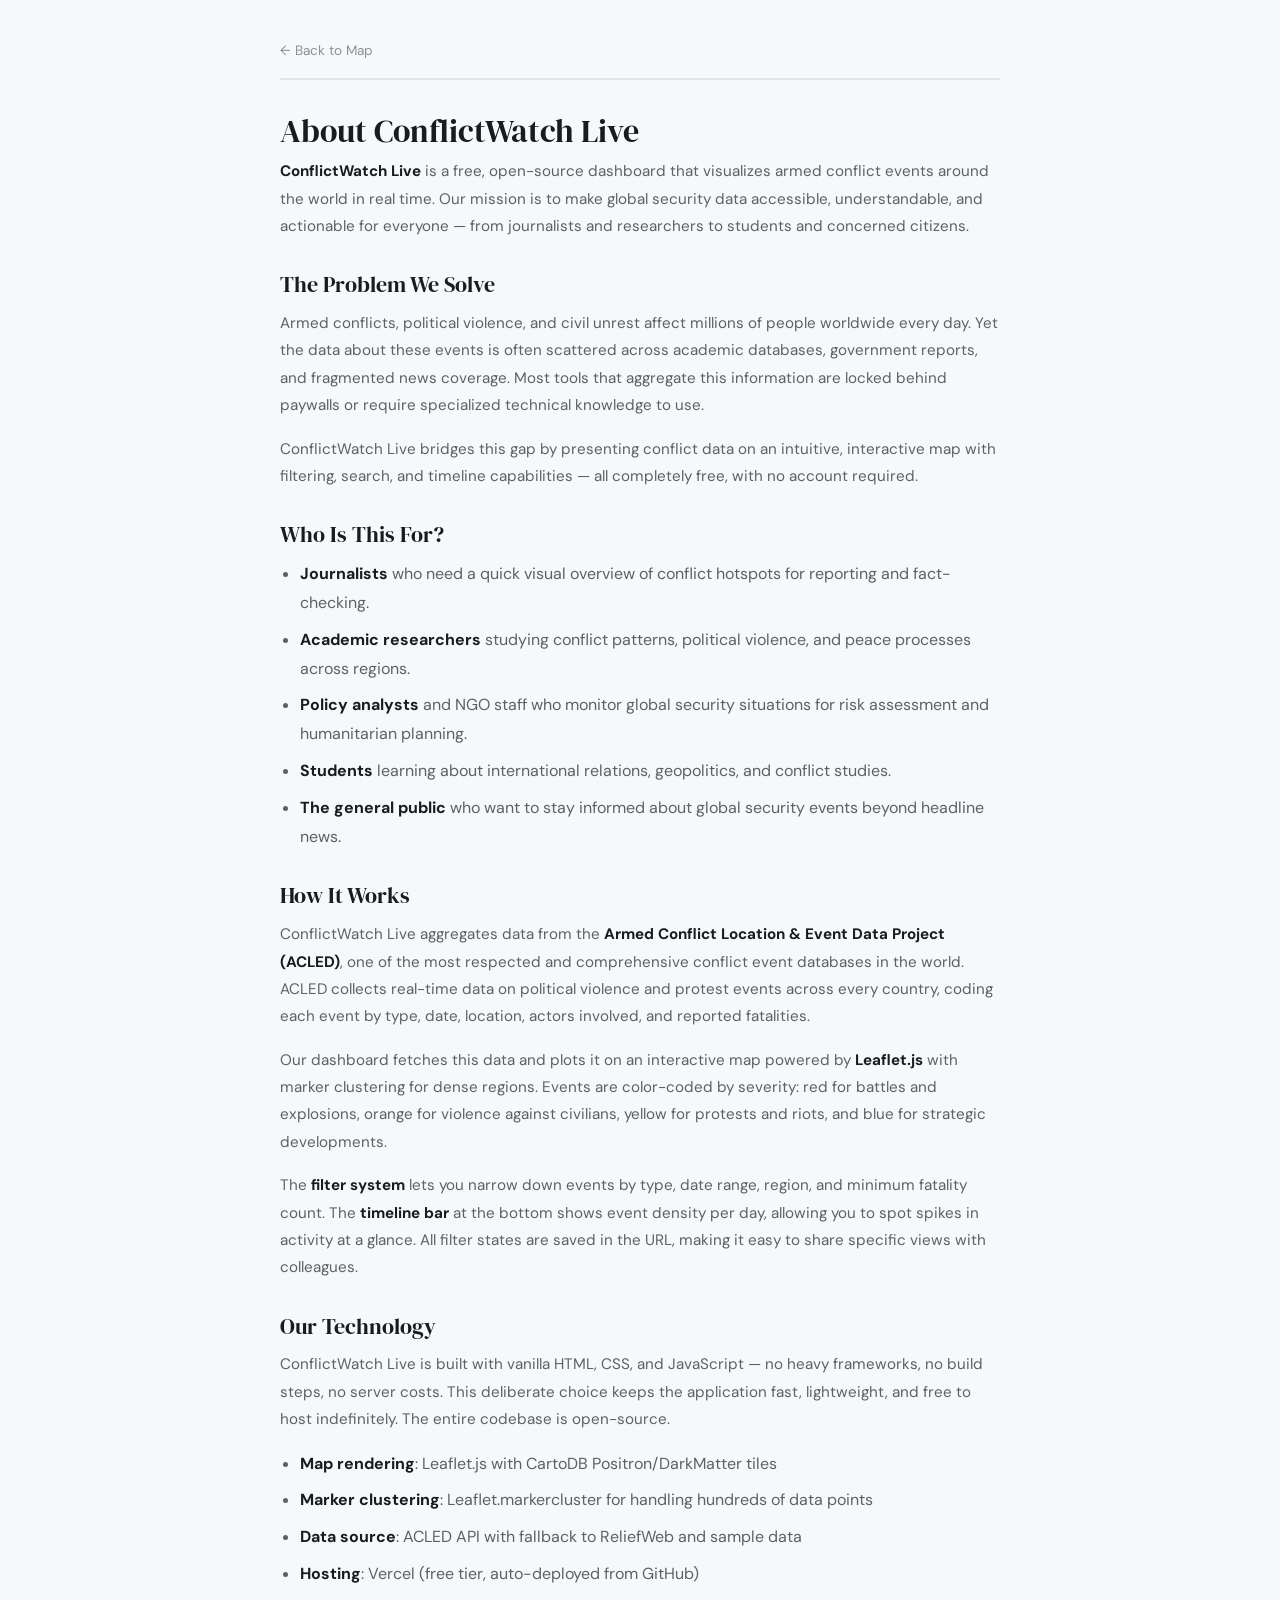
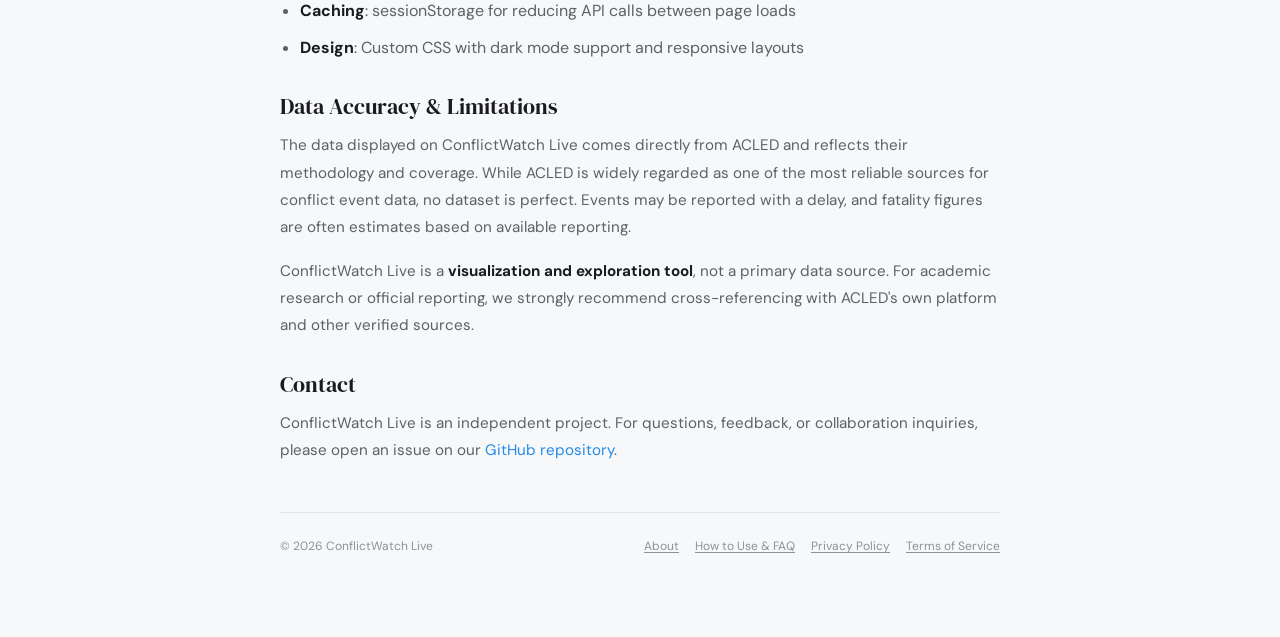
==== pages/about.html @ 872521ec "feat: AdSense-ready pages — About, FAQ, Privacy, Terms + SEO - About Us page with mission, technolog" ====
<!DOCTYPE html>
<html lang="en">
<head>
  <meta charset="UTF-8">
  <meta name="viewport" content="width=device-width, initial-scale=1.0">
  <title>About Us — ConflictWatch Live | Global Conflict Tracker</title>
  <meta name="description" content="Learn about ConflictWatch Live, a free real-time dashboard that tracks armed conflicts, protests, and violence worldwide using ACLED data on an interactive map.">
  <meta name="keywords" content="about conflictwatch, conflict tracker, war map, ACLED data, global security, armed conflict monitor, peace research tool">
  <link rel="canonical" href="https://conflictwatch-live.vercel.app/pages/about.html">
  <meta property="og:title" content="About ConflictWatch Live — Real-Time Conflict Tracker">
  <meta property="og:description" content="ConflictWatch Live is a free dashboard tracking armed conflicts and protests worldwide on an interactive map and timeline.">
  <meta property="og:type" content="website">
  <meta property="og:url" content="https://conflictwatch-live.vercel.app/pages/about.html">
  <meta property="og:image" content="https://conflictwatch-live.vercel.app/assets/images/og-preview.svg">
  <link rel="preconnect" href="https://fonts.googleapis.com">
  <link rel="preconnect" href="https://fonts.gstatic.com" crossorigin>
  <link href="https://fonts.googleapis.com/css2?family=DM+Sans:wght@400;500;600;700&family=DM+Serif+Display&display=swap" rel="stylesheet">
  <link rel="stylesheet" href="../css/variables.css">
  <link rel="stylesheet" href="../css/base.css">
  <link rel="icon" href="data:image/svg+xml,<svg xmlns='http://www.w3.org/2000/svg' viewBox='0 0 100 100'><text y='.9em' font-size='90'>🌍</text></svg>">
  <style>
    .page { max-width: 760px; margin: 0 auto; padding: 40px 20px 80px; }
    .page-header { display: flex; align-items: center; gap: 10px; margin-bottom: 32px; padding-bottom: 16px; border-bottom: 2px solid var(--border); }
    .page-header a { color: var(--text-muted); font-size: 0.85rem; text-decoration: none; }
    .page-header a:hover { color: var(--accent); }
    .page h1 { font-size: 2rem; margin-bottom: 8px; }
    .page h2 { font-size: 1.35rem; margin: 32px 0 12px; color: var(--text-primary); }
    .page p { margin-bottom: 16px; color: var(--text-secondary); line-height: 1.8; font-size: 0.95rem; }
    .page ul { margin: 0 0 16px 20px; color: var(--text-secondary); line-height: 1.8; }
    .page li { margin-bottom: 8px; }
    .page strong { color: var(--text-primary); }
    .page-footer { margin-top: 48px; padding-top: 24px; border-top: 1px solid var(--border); font-size: 0.75rem; color: var(--text-muted); display: flex; flex-wrap: wrap; gap: 16px; justify-content: space-between; }
    .page-footer a { color: var(--text-muted); text-decoration: underline; text-underline-offset: 2px; }
    .page-footer a:hover { color: var(--accent); }
    .page-footer__links { display: flex; gap: 16px; flex-wrap: wrap; }
  </style>
</head>
<body>
  <div class="page">
    <div class="page-header">
      <a href="/">← Back to Map</a>
    </div>

    <h1>About ConflictWatch Live</h1>
    <p><strong>ConflictWatch Live</strong> is a free, open-source dashboard that visualizes armed conflict events around the world in real time. Our mission is to make global security data accessible, understandable, and actionable for everyone — from journalists and researchers to students and concerned citizens.</p>

    <h2>The Problem We Solve</h2>
    <p>Armed conflicts, political violence, and civil unrest affect millions of people worldwide every day. Yet the data about these events is often scattered across academic databases, government reports, and fragmented news coverage. Most tools that aggregate this information are locked behind paywalls or require specialized technical knowledge to use.</p>
    <p>ConflictWatch Live bridges this gap by presenting conflict data on an intuitive, interactive map with filtering, search, and timeline capabilities — all completely free, with no account required.</p>

    <h2>Who Is This For?</h2>
    <ul>
      <li><strong>Journalists</strong> who need a quick visual overview of conflict hotspots for reporting and fact-checking.</li>
      <li><strong>Academic researchers</strong> studying conflict patterns, political violence, and peace processes across regions.</li>
      <li><strong>Policy analysts</strong> and NGO staff who monitor global security situations for risk assessment and humanitarian planning.</li>
      <li><strong>Students</strong> learning about international relations, geopolitics, and conflict studies.</li>
      <li><strong>The general public</strong> who want to stay informed about global security events beyond headline news.</li>
    </ul>

    <h2>How It Works</h2>
    <p>ConflictWatch Live aggregates data from the <strong>Armed Conflict Location & Event Data Project (ACLED)</strong>, one of the most respected and comprehensive conflict event databases in the world. ACLED collects real-time data on political violence and protest events across every country, coding each event by type, date, location, actors involved, and reported fatalities.</p>
    <p>Our dashboard fetches this data and plots it on an interactive map powered by <strong>Leaflet.js</strong> with marker clustering for dense regions. Events are color-coded by severity: red for battles and explosions, orange for violence against civilians, yellow for protests and riots, and blue for strategic developments.</p>
    <p>The <strong>filter system</strong> lets you narrow down events by type, date range, region, and minimum fatality count. The <strong>timeline bar</strong> at the bottom shows event density per day, allowing you to spot spikes in activity at a glance. All filter states are saved in the URL, making it easy to share specific views with colleagues.</p>

    <h2>Our Technology</h2>
    <p>ConflictWatch Live is built with vanilla HTML, CSS, and JavaScript — no heavy frameworks, no build steps, no server costs. This deliberate choice keeps the application fast, lightweight, and free to host indefinitely. The entire codebase is open-source.</p>
    <ul>
      <li><strong>Map rendering</strong>: Leaflet.js with CartoDB Positron/DarkMatter tiles</li>
      <li><strong>Marker clustering</strong>: Leaflet.markercluster for handling hundreds of data points</li>
      <li><strong>Data source</strong>: ACLED API with fallback to ReliefWeb and sample data</li>
      <li><strong>Hosting</strong>: Vercel (free tier, auto-deployed from GitHub)</li>
      <li><strong>Caching</strong>: sessionStorage for reducing API calls between page loads</li>
      <li><strong>Design</strong>: Custom CSS with dark mode support and responsive layouts</li>
    </ul>

    <h2>Data Accuracy & Limitations</h2>
    <p>The data displayed on ConflictWatch Live comes directly from ACLED and reflects their methodology and coverage. While ACLED is widely regarded as one of the most reliable sources for conflict event data, no dataset is perfect. Events may be reported with a delay, and fatality figures are often estimates based on available reporting.</p>
    <p>ConflictWatch Live is a <strong>visualization and exploration tool</strong>, not a primary data source. For academic research or official reporting, we strongly recommend cross-referencing with ACLED's own platform and other verified sources.</p>

    <h2>Contact</h2>
    <p>ConflictWatch Live is an independent project. For questions, feedback, or collaboration inquiries, please open an issue on our <a href="https://github.com/taeshin11/conflictwatch-live" target="_blank" rel="noopener noreferrer">GitHub repository</a>.</p>

    <footer class="page-footer">
      <span>&copy; <script>document.write(new Date().getFullYear())</script> ConflictWatch Live</span>
      <div class="page-footer__links">
        <a href="/pages/about.html">About</a>
        <a href="/pages/how-to-use.html">How to Use & FAQ</a>
        <a href="/pages/privacy.html">Privacy Policy</a>
        <a href="/pages/terms.html">Terms of Service</a>
      </div>
    </footer>
  </div>
</body>
</html>
---- css/variables.css ----
/* === ConflictWatch Design Tokens === */
:root {
  /* Backgrounds */
  --bg-primary: #F7F8FA;
  --bg-secondary: #ECEEF2;
  --bg-card: #FFFFFF;
  --bg-dark: #1A1B1E;
  --bg-dark-card: #26272B;

  /* Text */
  --text-primary: #1A1B1E;
  --text-secondary: #5E6068;
  --text-muted: #8E909A;

  /* Severity */
  --severity-critical: #DC3545;
  --severity-high: #E8590C;
  --severity-medium: #F59F00;
  --severity-low: #228BE6;
  --severity-info: #868E96;

  /* UI Accents */
  --accent: #228BE6;
  --accent-hover: #1971C2;
  --accent-light: rgba(34,139,230,0.08);
  --accent-glow: rgba(34,139,230,0.15);

  /* Borders */
  --border: #E1E3E8;
  --border-light: #F0F1F3;

  /* Shadows */
  --shadow-xs: 0 1px 2px rgba(0,0,0,0.04);
  --shadow-sm: 0 1px 3px rgba(0,0,0,0.06), 0 1px 2px rgba(0,0,0,0.04);
  --shadow-md: 0 4px 12px rgba(0,0,0,0.08);
  --shadow-lg: 0 12px 32px rgba(0,0,0,0.12);
  --shadow-xl: 0 20px 48px rgba(0,0,0,0.16);

  /* Radii */
  --radius-xs: 4px;
  --radius: 8px;
  --radius-md: 10px;
  --radius-lg: 14px;
  --radius-xl: 20px;

  /* Transitions */
  --transition: 0.2s ease;
  --transition-slow: 0.35s cubic-bezier(0.4, 0, 0.2, 1);

  /* Layout */
  --sidebar-width: 380px;
  --header-height: 56px;
  --timeline-height: 88px;
}

/* Dark mode */
[data-theme="dark"] {
  --bg-primary: #1A1B1E;
  --bg-secondary: #141517;
  --bg-card: #26272B;
  --text-primary: #E4E5E8;
  --text-secondary: #A0A2AA;
  --text-muted: #6B6D76;
  --border: #36373D;
  --border-light: #2E2F34;
  --accent-light: rgba(34,139,230,0.12);
  --accent-glow: rgba(34,139,230,0.2);
  --shadow-xs: 0 1px 2px rgba(0,0,0,0.2);
  --shadow-sm: 0 1px 3px rgba(0,0,0,0.3);
  --shadow-md: 0 4px 12px rgba(0,0,0,0.4);
  --shadow-lg: 0 12px 32px rgba(0,0,0,0.5);
  --shadow-xl: 0 20px 48px rgba(0,0,0,0.6);
}
---- css/base.css ----
/* === Reset & Base Styles === */
*, *::before, *::after {
  box-sizing: border-box;
  margin: 0;
  padding: 0;
}

html {
  font-size: 16px;
  scroll-behavior: smooth;
}

body {
  font-family: 'DM Sans', sans-serif;
  background-color: var(--bg-primary);
  color: var(--text-primary);
  line-height: 1.6;
  min-height: 100vh;
  overflow-x: hidden;
  -webkit-font-smoothing: antialiased;
  -moz-osx-font-smoothing: grayscale;
}

h1, h2, h3, h4, h5, h6 {
  font-family: 'DM Serif Display', serif;
  font-weight: 400;
  line-height: 1.2;
}

a {
  color: var(--accent);
  text-decoration: none;
  transition: color var(--transition);
}

a:hover { color: var(--accent-hover); }

button {
  font-family: inherit;
  cursor: pointer;
  border: none;
  background: none;
  font-size: inherit;
}

input, select, textarea {
  font-family: inherit;
  font-size: inherit;
}

img { max-width: 100%; height: auto; display: block; }

/* Skip to content */
.skip-link {
  position: absolute;
  top: -100%;
  left: 0;
  background: var(--accent);
  color: #fff;
  padding: 8px 16px;
  z-index: 10000;
  font-size: 14px;
  border-radius: 0 0 var(--radius) 0;
}
.skip-link:focus { top: 0; }

/* Scrollbar */
::-webkit-scrollbar { width: 5px; }
::-webkit-scrollbar-track { background: transparent; }
::-webkit-scrollbar-thumb { background: var(--border); border-radius: 3px; }
::-webkit-scrollbar-thumb:hover { background: var(--text-muted); }

/* Utility */
.sr-only {
  position: absolute; width: 1px; height: 1px; padding: 0; margin: -1px;
  overflow: hidden; clip: rect(0,0,0,0); white-space: nowrap; border: 0;
}

.monospace { font-family: 'JetBrains Mono', monospace; }

/* Reduced motion */
@media (prefers-reduced-motion: reduce) {
  *, *::before, *::after {
    animation-duration: 0.01ms !important;
    animation-iteration-count: 1 !important;
    transition-duration: 0.01ms !important;
    scroll-behavior: auto !important;
  }
}
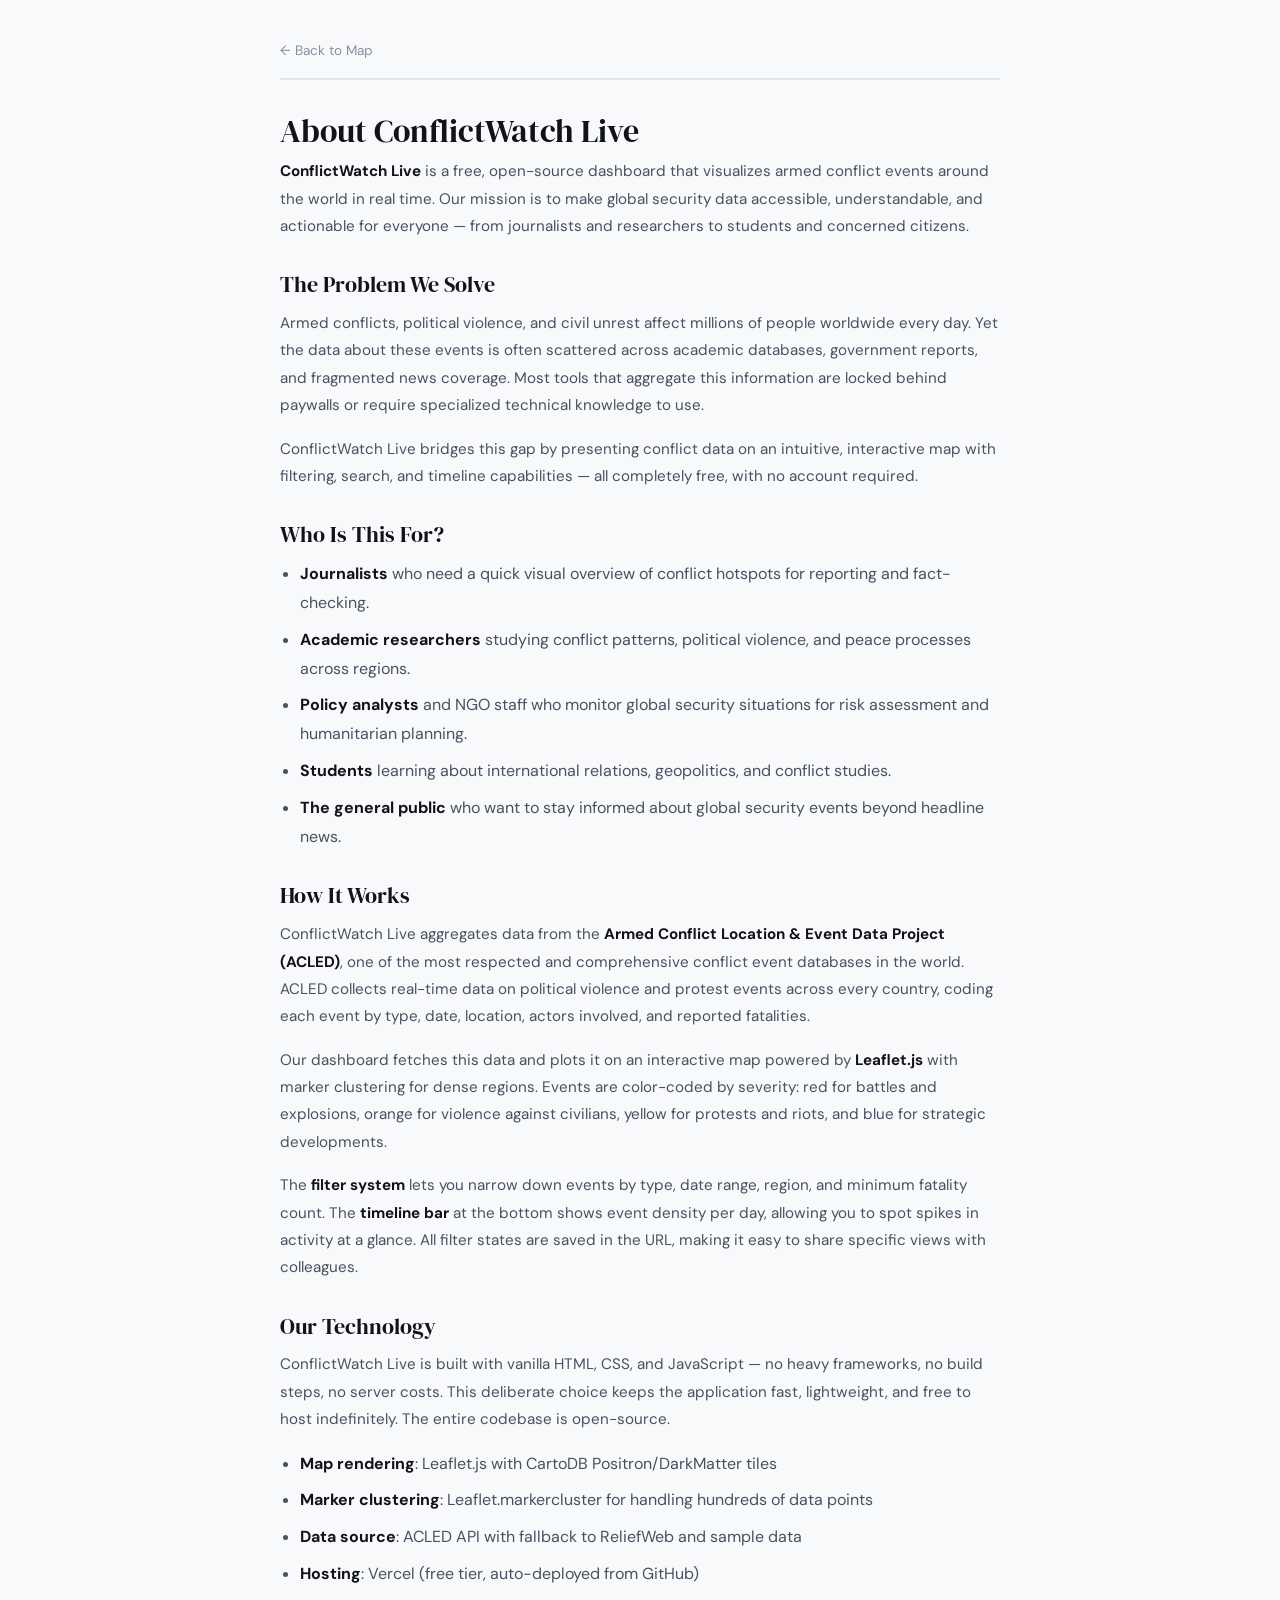
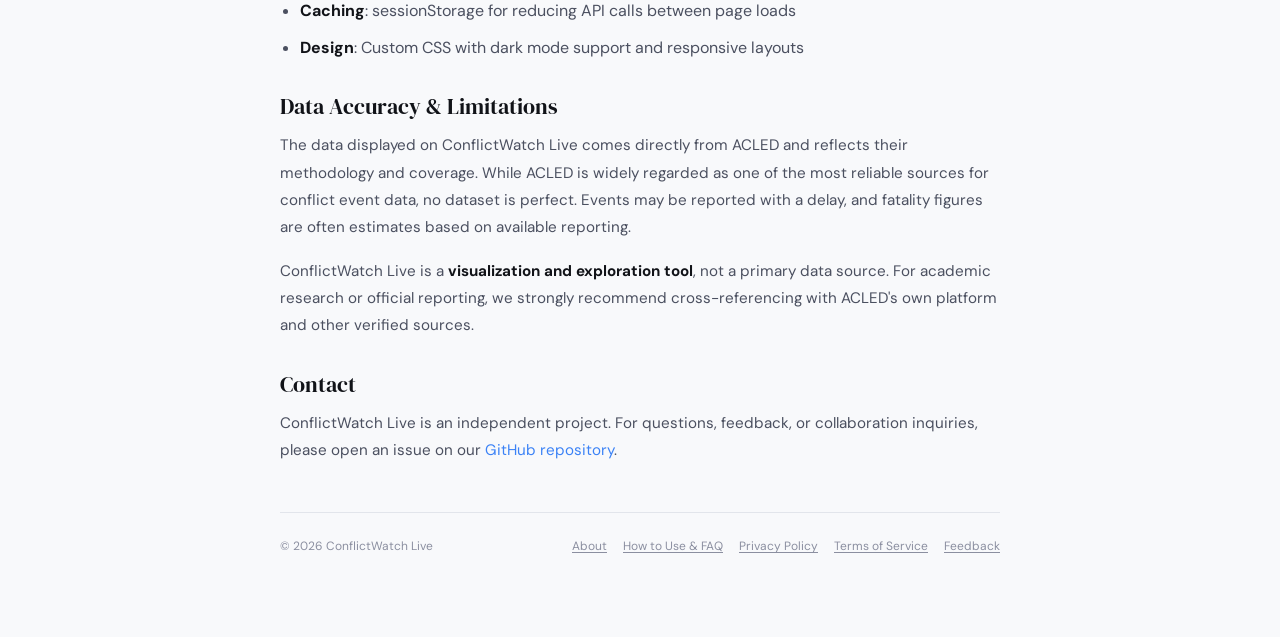
==== commit b629b60c: "feat: PWA manifest, PNG OG image, preload hints, feedback on all pages - Convert OG preview from SVG" ====
--- a/pages/about.html
+++ b/pages/about.html
@@ -17,6 +17,9 @@
   <link href="https://fonts.googleapis.com/css2?family=DM+Sans:wght@400;500;600;700&family=DM+Serif+Display&display=swap" rel="stylesheet">
   <link rel="stylesheet" href="../css/variables.css">
   <link rel="stylesheet" href="../css/base.css">
+  <!-- Google AdSense -->
+  <script async src="https://pagead2.googlesyndication.com/pagead/js/adsbygoogle.js?client=ca-pub-7098271335538021" crossorigin="anonymous"></script>
+
   <link rel="icon" href="data:image/svg+xml,<svg xmlns='http://www.w3.org/2000/svg' viewBox='0 0 100 100'><text y='.9em' font-size='90'>🌍</text></svg>">
   <style>
     .page { max-width: 760px; margin: 0 auto; padding: 40px 20px 80px; }
@@ -87,6 +90,7 @@
         <a href="/pages/how-to-use.html">How to Use & FAQ</a>
         <a href="/pages/privacy.html">Privacy Policy</a>
         <a href="/pages/terms.html">Terms of Service</a>
+        <a href="mailto:taeshinkim11@gmail.com?subject=ConflictWatch%20Feedback">Feedback</a>
       </div>
     </footer>
   </div>
--- a/css/variables.css
+++ b/css/variables.css
@@ -1,40 +1,46 @@
 /* === ConflictWatch Design Tokens === */
 :root {
   /* Backgrounds */
-  --bg-primary: #F7F8FA;
-  --bg-secondary: #ECEEF2;
+  --bg-primary: #F8F9FB;
+  --bg-secondary: #EFF1F5;
   --bg-card: #FFFFFF;
-  --bg-dark: #1A1B1E;
-  --bg-dark-card: #26272B;
+  --bg-elevated: rgba(255,255,255,0.82);
+  --bg-glass: rgba(255,255,255,0.72);
 
   /* Text */
-  --text-primary: #1A1B1E;
-  --text-secondary: #5E6068;
-  --text-muted: #8E909A;
+  --text-primary: #111318;
+  --text-secondary: #4B5060;
+  --text-muted: #8B8FA0;
 
-  /* Severity */
-  --severity-critical: #DC3545;
-  --severity-high: #E8590C;
-  --severity-medium: #F59F00;
-  --severity-low: #228BE6;
-  --severity-info: #868E96;
+  /* Severity — refined palette */
+  --severity-critical: #EF4444;
+  --severity-critical-bg: rgba(239,68,68,0.08);
+  --severity-high: #F97316;
+  --severity-high-bg: rgba(249,115,22,0.08);
+  --severity-medium: #EAB308;
+  --severity-medium-bg: rgba(234,179,8,0.08);
+  --severity-low: #3B82F6;
+  --severity-low-bg: rgba(59,130,246,0.08);
+  --severity-info: #94A3B8;
+  --severity-info-bg: rgba(148,163,184,0.08);
 
   /* UI Accents */
-  --accent: #228BE6;
-  --accent-hover: #1971C2;
-  --accent-light: rgba(34,139,230,0.08);
-  --accent-glow: rgba(34,139,230,0.15);
+  --accent: #3B82F6;
+  --accent-hover: #2563EB;
+  --accent-light: rgba(59,130,246,0.06);
+  --accent-glow: rgba(59,130,246,0.12);
+  --accent-solid-bg: rgba(59,130,246,0.1);
 
   /* Borders */
-  --border: #E1E3E8;
-  --border-light: #F0F1F3;
+  --border: #E2E5EB;
+  --border-light: #F0F1F4;
 
   /* Shadows */
-  --shadow-xs: 0 1px 2px rgba(0,0,0,0.04);
-  --shadow-sm: 0 1px 3px rgba(0,0,0,0.06), 0 1px 2px rgba(0,0,0,0.04);
-  --shadow-md: 0 4px 12px rgba(0,0,0,0.08);
-  --shadow-lg: 0 12px 32px rgba(0,0,0,0.12);
-  --shadow-xl: 0 20px 48px rgba(0,0,0,0.16);
+  --shadow-xs: 0 1px 2px rgba(0,0,0,0.03);
+  --shadow-sm: 0 1px 3px rgba(0,0,0,0.04), 0 1px 2px rgba(0,0,0,0.03);
+  --shadow-md: 0 4px 16px rgba(0,0,0,0.06);
+  --shadow-lg: 0 12px 40px rgba(0,0,0,0.08);
+  --shadow-xl: 0 24px 56px rgba(0,0,0,0.12);
 
   /* Radii */
   --radius-xs: 4px;
@@ -42,32 +48,41 @@
   --radius-md: 10px;
   --radius-lg: 14px;
   --radius-xl: 20px;
+  --radius-full: 9999px;
 
   /* Transitions */
-  --transition: 0.2s ease;
-  --transition-slow: 0.35s cubic-bezier(0.4, 0, 0.2, 1);
+  --transition: 0.15s ease;
+  --transition-slow: 0.3s cubic-bezier(0.4, 0, 0.2, 1);
 
   /* Layout */
   --sidebar-width: 380px;
-  --header-height: 56px;
-  --timeline-height: 88px;
+  --header-height: 52px;
+  --timeline-height: 80px;
 }
 
 /* Dark mode */
 [data-theme="dark"] {
-  --bg-primary: #1A1B1E;
-  --bg-secondary: #141517;
-  --bg-card: #26272B;
-  --text-primary: #E4E5E8;
-  --text-secondary: #A0A2AA;
-  --text-muted: #6B6D76;
-  --border: #36373D;
-  --border-light: #2E2F34;
-  --accent-light: rgba(34,139,230,0.12);
-  --accent-glow: rgba(34,139,230,0.2);
-  --shadow-xs: 0 1px 2px rgba(0,0,0,0.2);
-  --shadow-sm: 0 1px 3px rgba(0,0,0,0.3);
-  --shadow-md: 0 4px 12px rgba(0,0,0,0.4);
-  --shadow-lg: 0 12px 32px rgba(0,0,0,0.5);
-  --shadow-xl: 0 20px 48px rgba(0,0,0,0.6);
+  --bg-primary: #0F1013;
+  --bg-secondary: #18191D;
+  --bg-card: #1E1F24;
+  --bg-elevated: rgba(30,31,36,0.88);
+  --bg-glass: rgba(30,31,36,0.78);
+  --text-primary: #EAEBED;
+  --text-secondary: #9496A1;
+  --text-muted: #5C5E6A;
+  --border: #2A2B31;
+  --border-light: #232429;
+  --accent-light: rgba(59,130,246,0.1);
+  --accent-glow: rgba(59,130,246,0.18);
+  --accent-solid-bg: rgba(59,130,246,0.15);
+  --severity-critical-bg: rgba(239,68,68,0.12);
+  --severity-high-bg: rgba(249,115,22,0.12);
+  --severity-medium-bg: rgba(234,179,8,0.12);
+  --severity-low-bg: rgba(59,130,246,0.12);
+  --severity-info-bg: rgba(148,163,184,0.12);
+  --shadow-xs: 0 1px 2px rgba(0,0,0,0.15);
+  --shadow-sm: 0 1px 3px rgba(0,0,0,0.25);
+  --shadow-md: 0 4px 16px rgba(0,0,0,0.35);
+  --shadow-lg: 0 12px 40px rgba(0,0,0,0.45);
+  --shadow-xl: 0 24px 56px rgba(0,0,0,0.55);
 }
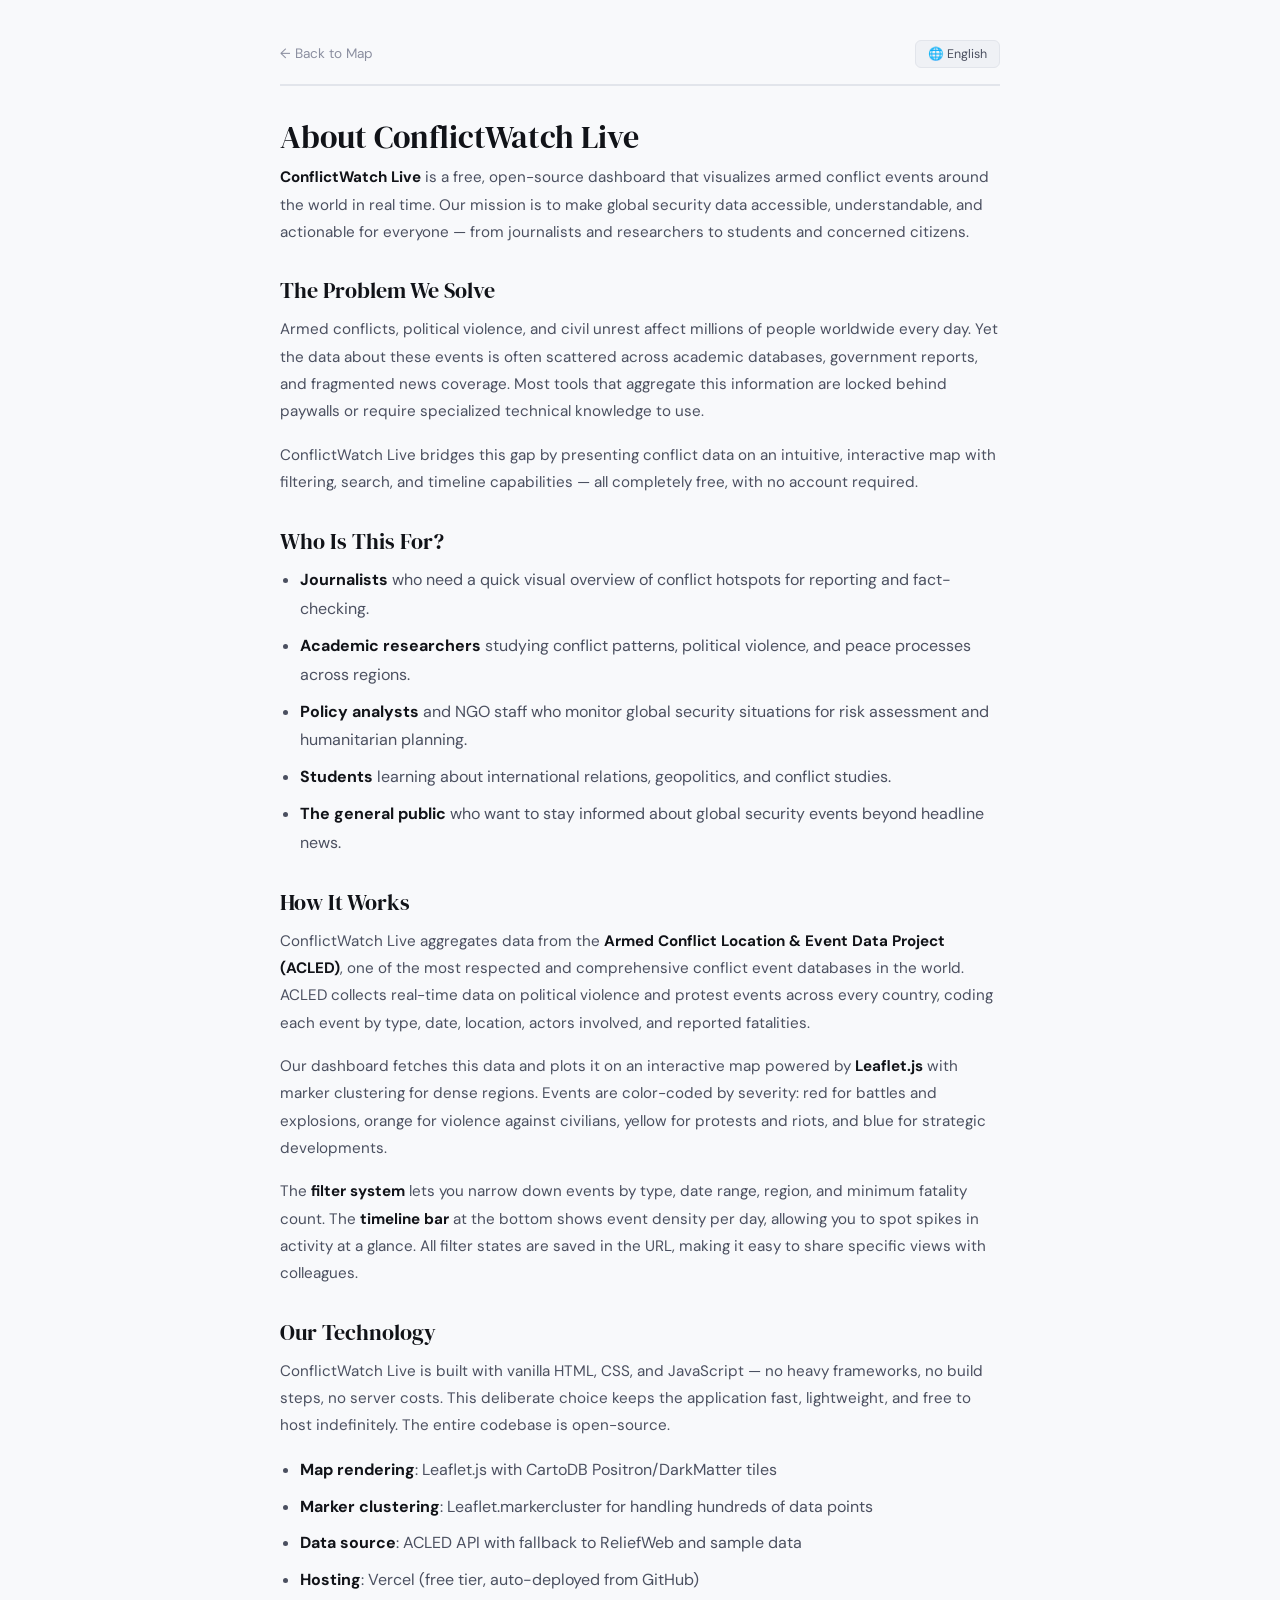
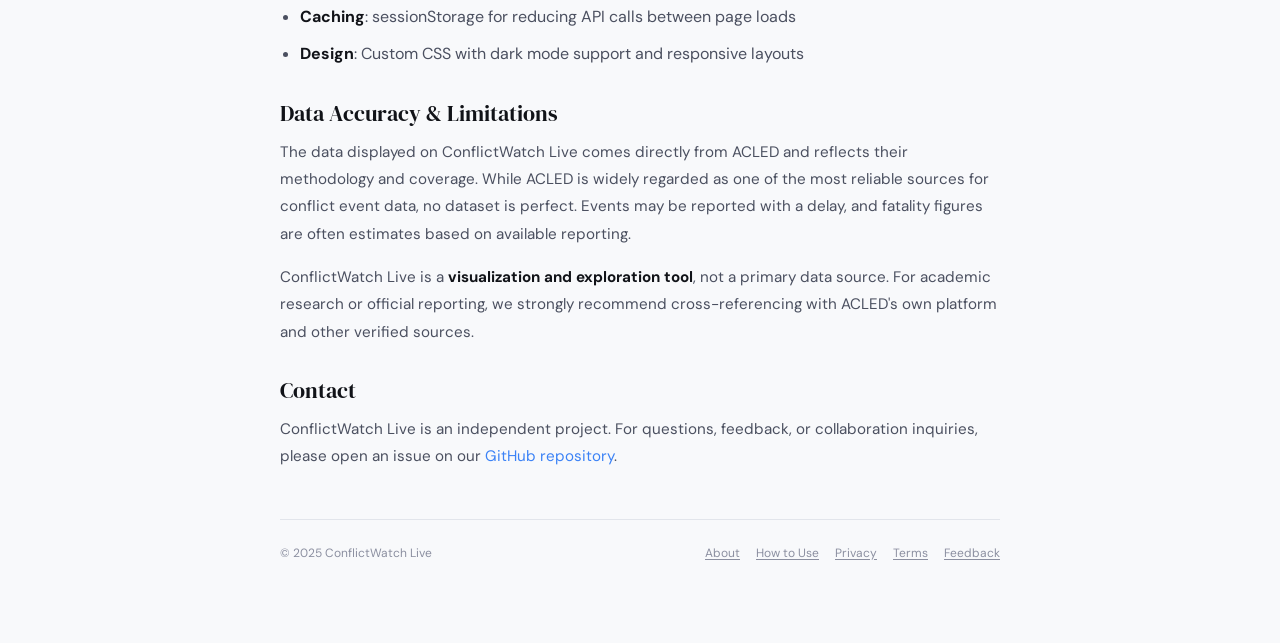
==== commit de162ac8: "feat: add i18n to subpages, expand hreflang to 12 languages - Created page-i18n.js for language swit" ====
--- a/pages/about.html
+++ b/pages/about.html
@@ -11,7 +11,42 @@
   <meta property="og:description" content="ConflictWatch Live is a free dashboard tracking armed conflicts and protests worldwide on an interactive map and timeline.">
   <meta property="og:type" content="website">
   <meta property="og:url" content="https://conflictwatch-live.vercel.app/pages/about.html">
-  <meta property="og:image" content="https://conflictwatch-live.vercel.app/assets/images/og-preview.svg">
+  <meta property="og:image" content="https://conflictwatch-live.vercel.app/assets/images/og-preview.png">
+  <meta property="og:image:width" content="1200">
+  <meta property="og:image:height" content="630">
+  <meta property="og:site_name" content="ConflictWatch Live">
+  <meta name="twitter:card" content="summary_large_image">
+  <meta name="twitter:title" content="About ConflictWatch Live — Real-Time Conflict Tracker">
+  <meta name="twitter:description" content="ConflictWatch Live is a free dashboard tracking armed conflicts and protests worldwide on an interactive map and timeline.">
+  <meta name="twitter:image" content="https://conflictwatch-live.vercel.app/assets/images/og-preview.png">
+  <meta name="robots" content="index, follow">
+  <link rel="alternate" hreflang="en" href="https://conflictwatch-live.vercel.app/pages/about.html">
+  <link rel="alternate" hreflang="ko" href="https://conflictwatch-live.vercel.app/pages/about.html?lang=ko">
+  <link rel="alternate" hreflang="es" href="https://conflictwatch-live.vercel.app/pages/about.html?lang=es">
+  <link rel="alternate" hreflang="fr" href="https://conflictwatch-live.vercel.app/pages/about.html?lang=fr">
+  <link rel="alternate" hreflang="de" href="https://conflictwatch-live.vercel.app/pages/about.html?lang=de">
+  <link rel="alternate" hreflang="ja" href="https://conflictwatch-live.vercel.app/pages/about.html?lang=ja">
+  <link rel="alternate" hreflang="zh" href="https://conflictwatch-live.vercel.app/pages/about.html?lang=zh">
+  <link rel="alternate" hreflang="ar" href="https://conflictwatch-live.vercel.app/pages/about.html?lang=ar">
+  <link rel="alternate" hreflang="pt" href="https://conflictwatch-live.vercel.app/pages/about.html?lang=pt">
+  <link rel="alternate" hreflang="ru" href="https://conflictwatch-live.vercel.app/pages/about.html?lang=ru">
+  <link rel="alternate" hreflang="hi" href="https://conflictwatch-live.vercel.app/pages/about.html?lang=hi">
+  <link rel="alternate" hreflang="tr" href="https://conflictwatch-live.vercel.app/pages/about.html?lang=tr">
+  <link rel="alternate" hreflang="x-default" href="https://conflictwatch-live.vercel.app/pages/about.html">
+  <script type="application/ld+json">
+  {
+    "@context": "https://schema.org",
+    "@type": "AboutPage",
+    "name": "About ConflictWatch Live",
+    "description": "Learn about ConflictWatch Live, a free real-time dashboard that tracks armed conflicts, protests, and violence worldwide using ACLED data.",
+    "url": "https://conflictwatch-live.vercel.app/pages/about.html",
+    "isPartOf": {
+      "@type": "WebApplication",
+      "name": "ConflictWatch Live",
+      "url": "https://conflictwatch-live.vercel.app/"
+    }
+  }
+  </script>
   <link rel="preconnect" href="https://fonts.googleapis.com">
   <link rel="preconnect" href="https://fonts.gstatic.com" crossorigin>
   <link href="https://fonts.googleapis.com/css2?family=DM+Sans:wght@400;500;600;700&family=DM+Serif+Display&display=swap" rel="stylesheet">
@@ -23,7 +58,7 @@
   <link rel="icon" href="data:image/svg+xml,<svg xmlns='http://www.w3.org/2000/svg' viewBox='0 0 100 100'><text y='.9em' font-size='90'>🌍</text></svg>">
   <style>
     .page { max-width: 760px; margin: 0 auto; padding: 40px 20px 80px; }
-    .page-header { display: flex; align-items: center; gap: 10px; margin-bottom: 32px; padding-bottom: 16px; border-bottom: 2px solid var(--border); }
+    .page-header { display: flex; align-items: center; gap: 10px; margin-bottom: 32px; padding-bottom: 16px; border-bottom: 2px solid var(--border); flex-wrap: wrap; }
     .page-header a { color: var(--text-muted); font-size: 0.85rem; text-decoration: none; }
     .page-header a:hover { color: var(--accent); }
     .page h1 { font-size: 2rem; margin-bottom: 8px; }
@@ -84,15 +119,18 @@
     <p>ConflictWatch Live is an independent project. For questions, feedback, or collaboration inquiries, please open an issue on our <a href="https://github.com/taeshin11/conflictwatch-live" target="_blank" rel="noopener noreferrer">GitHub repository</a>.</p>
 
     <footer class="page-footer">
-      <span>&copy; <script>document.write(new Date().getFullYear())</script> ConflictWatch Live</span>
+      <span>&copy; 2025 ConflictWatch Live</span>
       <div class="page-footer__links">
-        <a href="/pages/about.html">About</a>
-        <a href="/pages/how-to-use.html">How to Use & FAQ</a>
-        <a href="/pages/privacy.html">Privacy Policy</a>
-        <a href="/pages/terms.html">Terms of Service</a>
-        <a href="mailto:taeshinkim11@gmail.com?subject=ConflictWatch%20Feedback">Feedback</a>
+        <a href="/pages/about.html" data-i18n="about">About</a>
+        <a href="/pages/how-to-use.html" data-i18n="howToUse">How to Use</a>
+        <a href="/pages/privacy.html" data-i18n="privacy">Privacy</a>
+        <a href="/pages/terms.html" data-i18n="terms">Terms</a>
+        <a href="mailto:taeshinkim11@gmail.com?subject=ConflictWatch%20Feedback" data-i18n="feedback">Feedback</a>
       </div>
     </footer>
   </div>
+
+  <script src="../js/i18n.js"></script>
+  <script src="../js/page-i18n.js"></script>
 </body>
 </html>
